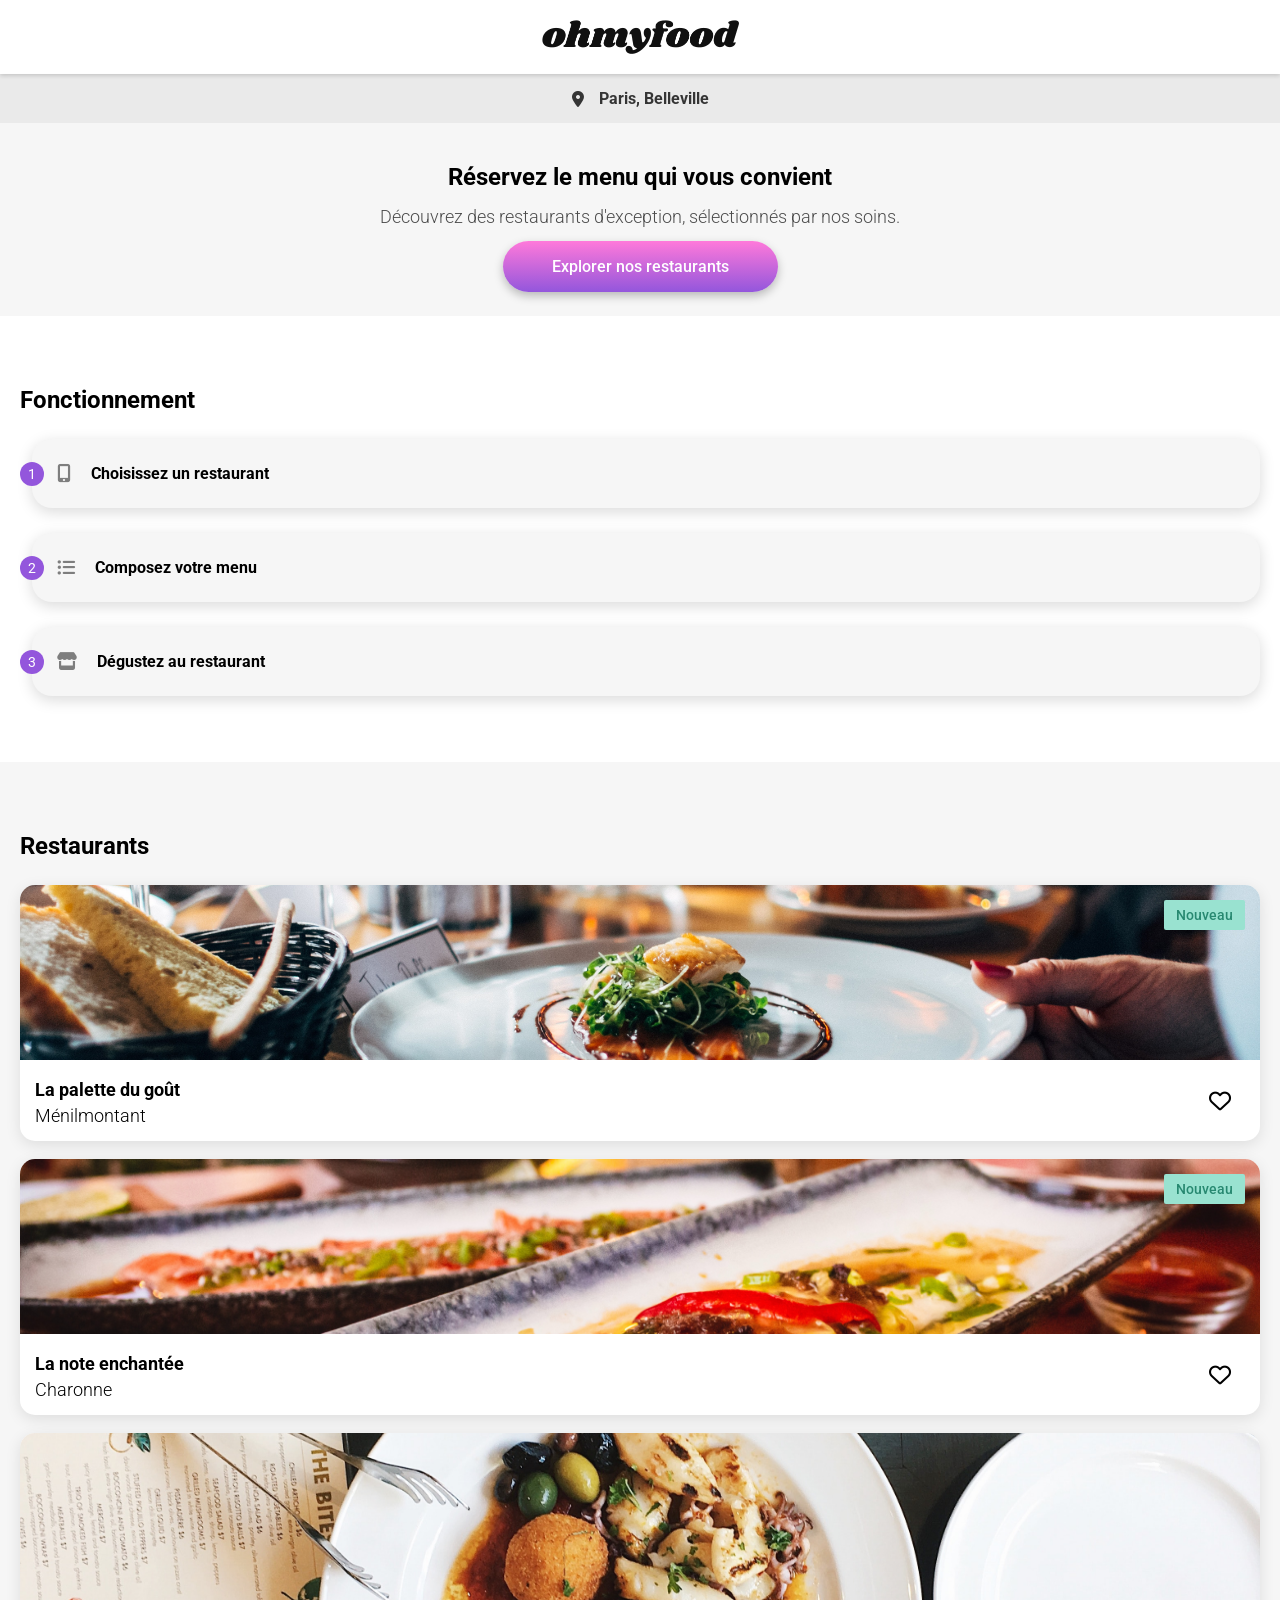
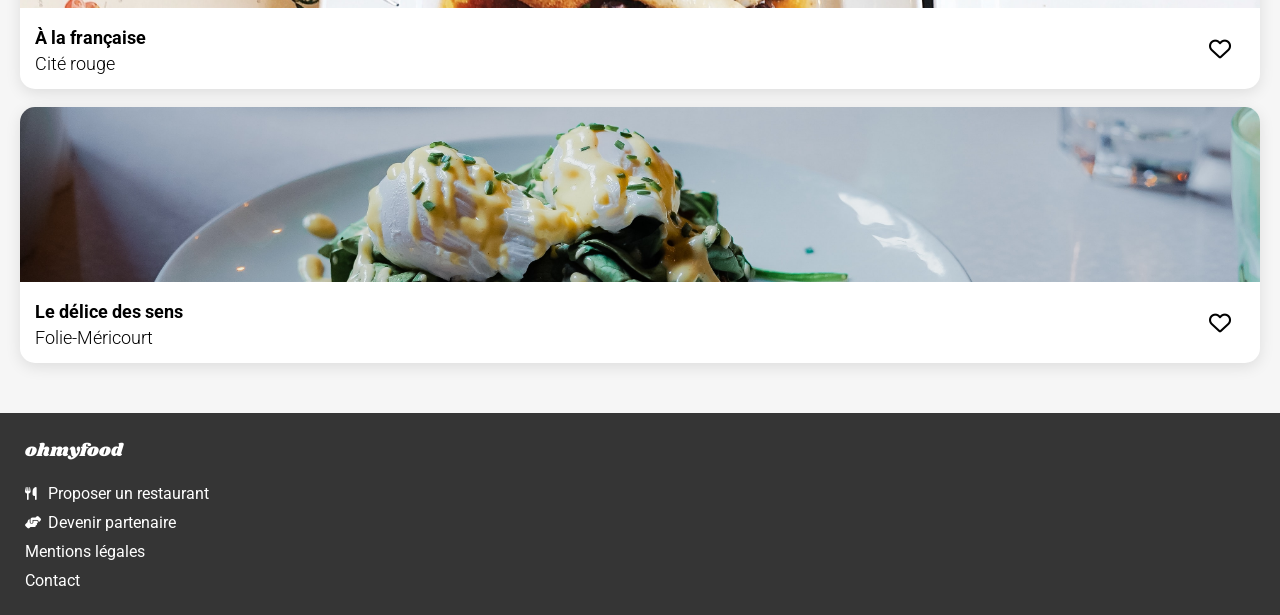
==== index.html @ 42c869bd "fix : button link id and restaurant checkbox behaviour" ====
<!DOCTYPE html>
<html lang="fr">
<head>
    <meta charset="UTF-8">
    <meta name="viewport" content="width=device-width, initial-scale=1.0">
    <link rel="stylesheet" href="https://cdnjs.cloudflare.com/ajax/libs/font-awesome/6.2.1/css/all.min.css" 
      integrity="sha512-MV7K8+y+gLIBoVD59lQIYicR65iaqukzvf/nwasF0nqhPay5w/9lJmVM2hMDcnK1OnMGCdVK+iQrJ7lzPJQd1w==" 
      crossorigin="anonymous" referrerpolicy="no-referrer" />
    <link rel="stylesheet" href="css/style.css">
    <title>Oh My Food</title>
</head>
<body>

    <header>
        <img src="./assets/images/logo/ohmyfood.png" alt="Logo Ohmyfood" class="header__logo">
    </header>

    <div class="location">
        <i class="fa-solid fa-location-dot location__icon"></i>
        <span class="location__text">Paris, Belleville</span>
    </div>

    <main>
        <section class="hero">
             <h1 class="hero__title">Réservez le menu qui vous convient</h1>
             <p class="hero__text">Découvrez des restaurants d'exception, sélectionnés par nos soins.</p>
             <a href="#restaurants" class="btn">Explorer nos restaurants</a>
        </section>

        <section class="step">
            <div class="container">
                <h2 class="step__title">Fonctionnement</h2>
                <ol class="step__list">
                    <li class="step__item">
                        <span class="step__number">1</span>
                        <i class="fa-solid fa-mobile-screen-button step__icon"></i>
                        <span class="step__text">Choisissez un restaurant</span>
                    </li>
                    <li class="step__item">
                        <span class="step__number">2</span>
                        <i class="fa-solid fa-list-ul step__icon"></i>
                        <span class="step__text">Composez votre menu</span>
                    </li>
                    <li class="step__item">
                        <span class="step__number">3</span>
                        <i class="fa-solid fa-store step__icon"></i>
                        <span class="step__text">Dégustez au restaurant</span>
                    </li>
                </ol>
            </div>
        </section>

        <section class="restaurants">
            <div class="container">
                <h2 id="restaurants" class="restaurants__title">Restaurants</h2>
                <div class="cards">

                    <article class="card">
                        <a href="la-palette-du-gout.html" class="card__link">
                            <img src="assets/images/restaurants/jay-wennington-N_Y88TWmGwA-unsplash.jpg" alt="La palette du goût" class="card__img">
                            <span class="card__badge">Nouveau</span>
                            <div class="card__content">
                                <div class="card__txt">
                                    <h3 class="card__title">La palette du goût</h3>
                                    <p class="card__subtitle">Ménilmontant</p>
                                </div>
                            </div>
                        </a>
                        <div class="card__btn">
                            <input type="checkbox" id="heart-1" class="heart-checkbox">
                            <label for="heart-1" class="heart-label">
                                <i class="fa-regular fa-heart card__icon card__icon--empty"></i>
                                <i class="fa-solid fa-heart card__icon card__icon--full"></i>
                            </label>
                        </div>
                    </article>

                    <article class="card">
                        <a href="la-palette-du-gout.html" class="card__link">
                            <img src="assets/images/restaurants/louis-hansel-shotsoflouis-qNBGVyOCY8Q-unsplash.jpg" alt="La note enchantée" class="card__img">
                            <span class="card__badge">Nouveau</span>
                            <div class="card__content">
                                <div class="card__txt">
                                    <h3 class="card__title">La note enchantée</h3>
                                    <p class="card__subtitle">Charonne</p>
                                </div>
                            </div>
                        </a>
                        <div class="card__btn">
                            <input type="checkbox" id="heart-1" class="heart-checkbox">
                            <label for="heart-1" class="heart-label">
                                <i class="fa-regular fa-heart card__icon card__icon--empty"></i>
                                <i class="fa-solid fa-heart card__icon card__icon--full"></i>
                            </label>
                        </div>
                    </article>

                    <article class="card">
                        <a href="la-palette-du-gout.html" class="card__link">
                            <img src="assets/images/restaurants/stil-u2Lp8tXIcjw-unsplash.jpg" alt="À la française" class="card__img">
                            <div class="card__content">
                                <div class="card__txt">
                                    <h3 class="card__title">À la française</h3>
                                    <p class="card__subtitle">Cité rouge</p>
                                </div>
                            </div>
                        </a>
                        <div class="card__btn">
                            <input type="checkbox" id="heart-1" class="heart-checkbox">
                            <label for="heart-1" class="heart-label">
                                <i class="fa-regular fa-heart card__icon card__icon--empty"></i>
                                <i class="fa-solid fa-heart card__icon card__icon--full"></i>
                            </label>
                        </div>
                    </article>

                    <article class="card">
                        <a href="la-palette-du-gout.html" class="card__link">
                            <img src="assets/images/restaurants/toa-heftiba-DQKerTsQwi0-unsplash.jpg" alt="Le délice des sens" class="card__img">
                            <div class="card__content">
                                <div class="card__txt">
                                    <h3 class="card__title">Le délice des sens</h3>
                                    <p class="card__subtitle">Folie-Méricourt</p>
                                </div>
                            </div>
                        </a>
                        <div class="card__btn">
                            <input type="checkbox" id="heart-1" class="heart-checkbox">
                            <label for="heart-1" class="heart-label">
                                <i class="fa-regular fa-heart card__icon card__icon--empty"></i>
                                <i class="fa-solid fa-heart card__icon card__icon--full"></i>
                            </label>
                        </div>
                    </article>

                </div>
            </div>
        </section>
    </main>

    <footer class="footer">
        <div class="container">
            <span class="footer__logo">ohmyfood</span>
            <ul class="footer__list">
                <li class="footer__item"><a href="#" class="footer__link"><i class="fa-solid fa-utensils footer__icon"></i> Proposer un restaurant</a></li>
                <li class="footer__item"><a href="#" class="footer__link"><i class="fa-solid fa-handshake-angle footer__icon"></i> Devenir partenaire</a></li>
                <li class="footer__item"><a href="#" class="footer__link">Mentions légales</a></li>
                <li class="footer__item"><a href="mailto:contact@ohmyfood.com" class="footer__link">Contact</a></li>
            </ul>
        </div>
    </footer>

</body>
</html>
---- css/style.css ----
@import url("https://fonts.googleapis.com/css2?family=DM+Sans:ital,opsz,wght@0,9..40,100..1000;1,9..40,100..1000&family=Raleway:ital,wght@0,100..900;1,100..900&family=Roboto:ital,wght@0,100..900;1,100..900&family=Shrikhand&display=swap");
* {
  box-sizing: border-box;
}

body {
  margin: 0;
  padding: 0;
  font-family: "Roboto", sans-serif;
}

img {
  max-width: 100%;
  height: auto;
}

a {
  text-decoration: none;
  color: inherit;
}

h1, h2 {
  font-size: 24px;
  font-weight: 700;
}

h3 {
  font-size: 18px;
  font-weight: 700;
}

p {
  font-size: 18px;
  font-weight: 300;
}

.btn {
  border: none;
  padding: 16px 49px;
  border-radius: 100px;
  color: #FFFFFF;
  font-weight: 500;
  font-size: 16px;
  background: linear-gradient(180deg, #FF79DA 0%, #9356DC 100%);
  box-shadow: 0 4px 10px rgba(0, 0, 0, 0.25);
  cursor: pointer;
  transition: all 0.6s;
}
.btn:hover {
  opacity: 0.9;
  box-shadow: 0 4px 15px rgba(0, 0, 0, 0.35);
}

.card__btn {
  position: absolute;
  right: 25px;
  bottom: 25px;
  z-index: 10;
  width: 30px;
  height: 30px;
}
.card__btn .heart-checkbox {
  display: none;
}
.card__btn:hover .card__icon--full {
  transform: scale(1.1);
  opacity: 0.5;
}
.card__btn .heart-checkbox:checked + .heart-label .card__icon--full {
  opacity: 1;
  transform: scale(1);
}
.card__btn .heart-checkbox:checked + .heart-label .card__icon--empty {
  opacity: 0;
}

.heart-label {
  cursor: pointer;
  display: flex;
  justify-content: center;
  align-items: center;
  width: 100%;
  height: 100%;
  position: relative;
}

.card__icon {
  position: absolute;
  font-size: 22px;
  transition: all 0.3s ease-in-out;
}
.card__icon--empty {
  z-index: 2;
  color: #000;
}
.card__icon--full {
  z-index: 1;
  opacity: 0;
  transform: scale(0);
  background: linear-gradient(0deg, #9356DC 0%, #FF79DA 100%);
  -webkit-background-clip: text;
  background-clip: text;
  -webkit-text-fill-color: transparent;
}

header {
  display: flex;
  justify-content: center;
  align-items: center;
  padding: 20px;
  box-shadow: 0px 2px 4px 0px rgba(0, 0, 0, 0.1490196078);
  position: relative;
  z-index: 999;
}
header .header__logo {
  width: 197px;
  height: auto;
}
header .header__arrow {
  position: absolute;
  left: 20px;
  top: 50%;
  transform: translateY(-50%);
  font-size: 20px;
  color: #353535;
}

.location {
  display: flex;
  justify-content: center;
  align-items: center;
  background-color: #eaeaea;
  padding: 15px;
  gap: 15px;
  box-shadow: 0px 4px 4px 0px rgba(0, 0, 0, 0.2509803922);
}
.location__icon {
  color: #353535;
}
.location__text {
  font-weight: 700;
  color: #353535;
}

.hero {
  padding: 40px 20px;
  text-align: center;
  background-color: #F6F6F6;
}
.hero__title {
  margin: 0;
}
.hero__text {
  margin: 15px 0 30px 0;
  color: #4d4d4d;
}

.step {
  padding: 50px 20px;
}
.step__title {
  margin-bottom: 25px;
}
.step__list {
  display: flex;
  flex-direction: column;
  gap: 25px;
  padding-left: 12px;
  list-style: none;
  counter-reset: steps;
}
.step__item {
  display: flex;
  align-items: center;
  background-color: #F6F6F6;
  padding: 25px;
  border-radius: 20px;
  box-shadow: 0px 4px 15px 0px rgba(0, 0, 0, 0.1490196078);
  position: relative;
  cursor: pointer;
  transition: background-color 0.3s;
}
.step__item:hover {
  background-color: rgb(241.5, 233.875, 250.625);
}
.step__item:hover .step__icon {
  color: #9356DC;
}
.step__number {
  position: absolute;
  left: -12px;
  background-color: #9356DC;
  color: #FFFFFF;
  width: 24px;
  height: 24px;
  border-radius: 50%;
  display: flex;
  justify-content: center;
  align-items: center;
  font-size: 14px;
}
.step__icon {
  margin-right: 20px;
  color: #7e7e7e;
  font-size: 18px;
}
.step__text {
  font-weight: 700;
}

.restaurants {
  background-color: #f6f6f6;
  padding: 50px 20px;
}
.restaurants .container {
  max-width: 1280px;
  margin: 0 auto;
}
.restaurants__title {
  margin-bottom: 25px;
}

.cards {
  display: flex;
  flex-direction: column;
  gap: 18px;
}

.card {
  background-color: white;
  border-radius: 15px;
  position: relative;
  display: flex;
  flex-direction: column;
  box-shadow: 0 4px 15px rgba(0, 0, 0, 0.1);
  text-decoration: none;
  color: inherit;
  overflow: hidden;
}
.card__link {
  text-decoration: none;
  color: inherit;
  display: block;
}
.card__img {
  width: 100%;
  height: 175px;
  -o-object-fit: cover;
     object-fit: cover;
}
.card__badge {
  position: absolute;
  top: 15px;
  right: 15px;
  background-color: #99E2D0;
  color: rgb(38.7404580153, 136.2595419847, 112.213740458);
  padding: 7px 12px;
  border-radius: 2px;
  font-size: 14px;
  font-weight: 500;
  z-index: 1;
}
.card__content {
  padding: 15px;
  display: flex;
  justify-content: space-between;
  align-items: center;
  position: relative;
}
.card__txt h3 {
  margin: 0 0 5px 0;
}
.card__txt p {
  margin: 0;
  font-weight: 300;
}
.card__btn {
  position: absolute;
  right: 25px;
  bottom: 25px;
  z-index: 10;
  width: 30px;
  height: 30px;
}
.card__btn .heart-checkbox {
  display: none;
}
.card__btn .heart-checkbox:checked + .heart-label .card__icon--full {
  opacity: 1;
  transform: scale(1);
}
.card__btn .heart-checkbox:checked + .heart-label .card__icon--empty {
  opacity: 0;
}

.footer {
  background-color: #353535;
  padding: 25px;
  color: white;
}
.footer .container {
  max-width: 1280px;
  margin: 0 auto;
}
.footer__logo {
  color: white;
  font-family: "Shrikhand", cursive;
  font-size: 18px;
  display: block;
  margin-bottom: 20px;
}
.footer__list {
  list-style: none;
  padding: 0;
  margin: 0;
}
.footer__item {
  margin-bottom: 10px;
}
.footer__item:last-child {
  margin-bottom: 0;
}
.footer__link {
  color: white;
  text-decoration: none;
  display: flex;
  align-items: center;
  gap: 10px;
}
.footer__link:hover {
  text-decoration: underline;
}
.footer__icon {
  width: 13px;
  font-size: 13px;
}

.hero-img {
  width: 100%;
  height: 275px;
  -o-object-fit: cover;
     object-fit: cover;
}

.menu {
  background-color: #F6F6F6;
  border-radius: 40px 40px 0 0;
  position: relative;
  margin-top: -40px;
  padding: 30px 15px;
}
.menu__header {
  display: flex;
  align-items: center;
  justify-content: space-between;
  padding: 0 5px;
  background-color: transparent;
  box-shadow: none;
}
.menu__title {
  font-family: "Shrikhand", cursive;
  font-size: 28px;
  margin: 0;
}

.heart-btn {
  position: relative;
  cursor: pointer;
}
.heart-btn .heart-checkbox {
  display: none;
}
.heart-btn .heart-label {
  font-size: 24px;
  cursor: pointer;
  display: flex;
  align-items: center;
  justify-content: center;
  position: relative;
}
.heart-btn .heart-icon {
  transition: opacity 0.3s ease-in-out;
}
.heart-btn .heart-icon--full {
  position: absolute;
  background: linear-gradient(#9356DC, #FF79DA);
  -webkit-background-clip: text;
  -webkit-text-fill-color: transparent;
  opacity: 0;
}
.heart-btn .heart-checkbox:checked + .heart-label .heart-icon--full {
  opacity: 1;
}
.heart-btn .heart-checkbox:checked + .heart-label .heart-icon--empty {
  opacity: 0;
}

.menu__category {
  margin-top: 40px;
}
.menu__category-title {
  font-size: 16px;
  font-weight: 300;
  text-transform: uppercase;
  position: relative;
  padding-bottom: 5px;
  margin-bottom: 12px;
}
.menu__category-title::after {
  content: "";
  position: absolute;
  left: 0;
  bottom: 0;
  width: 40px;
  height: 3px;
  background-color: #99E2D0;
}

.menu-item {
  background-color: #FFFFFF;
  border-radius: 15px;
  margin-bottom: 12px;
  box-shadow: 0 4px 15px rgba(0, 0, 0, 0.1);
  overflow: hidden;
  width: 100%;
}
.menu-item__checkbox {
  display: none;
}
.menu-item__container {
  display: flex;
  cursor: pointer;
  width: 100%;
}
.menu-item__content {
  padding: 12px;
  flex: 1;
  min-width: 0;
}
.menu-item__content h3, .menu-item__content p {
  margin: 0;
  white-space: nowrap;
  overflow: hidden;
  text-overflow: ellipsis;
}
.menu-item__content h3 {
  font-size: 18px;
  font-weight: 700;
}
.menu-item__content p {
  font-size: 15px;
  font-weight: 300;
  margin-top: 5px;
}
.menu-item__price {
  display: flex;
  align-items: flex-end;
  padding: 12px;
  font-weight: 700;
  transition: margin-right 0.5s ease;
}
.menu-item__check {
  background-color: #99E2D0;
  margin-right: -60px;
  width: 60px;
  display: flex;
  align-items: center;
  justify-content: center;
  transition: margin-right 0.5s ease;
}
.menu-item__icon {
  height: 20px;
  width: 20px;
  background-color: #FFFFFF;
  display: flex;
  align-items: center;
  justify-content: center;
  border-radius: 50%;
}
.menu-item__icon i {
  color: #99E2D0;
  font-size: 12px;
}
.menu-item__checkbox:checked + .menu-item__container .menu-item__check {
  margin-right: 0;
}

.menu__order {
  display: flex;
  justify-content: center;
  padding: 40px 0;
}/*# sourceMappingURL=style.css.map */
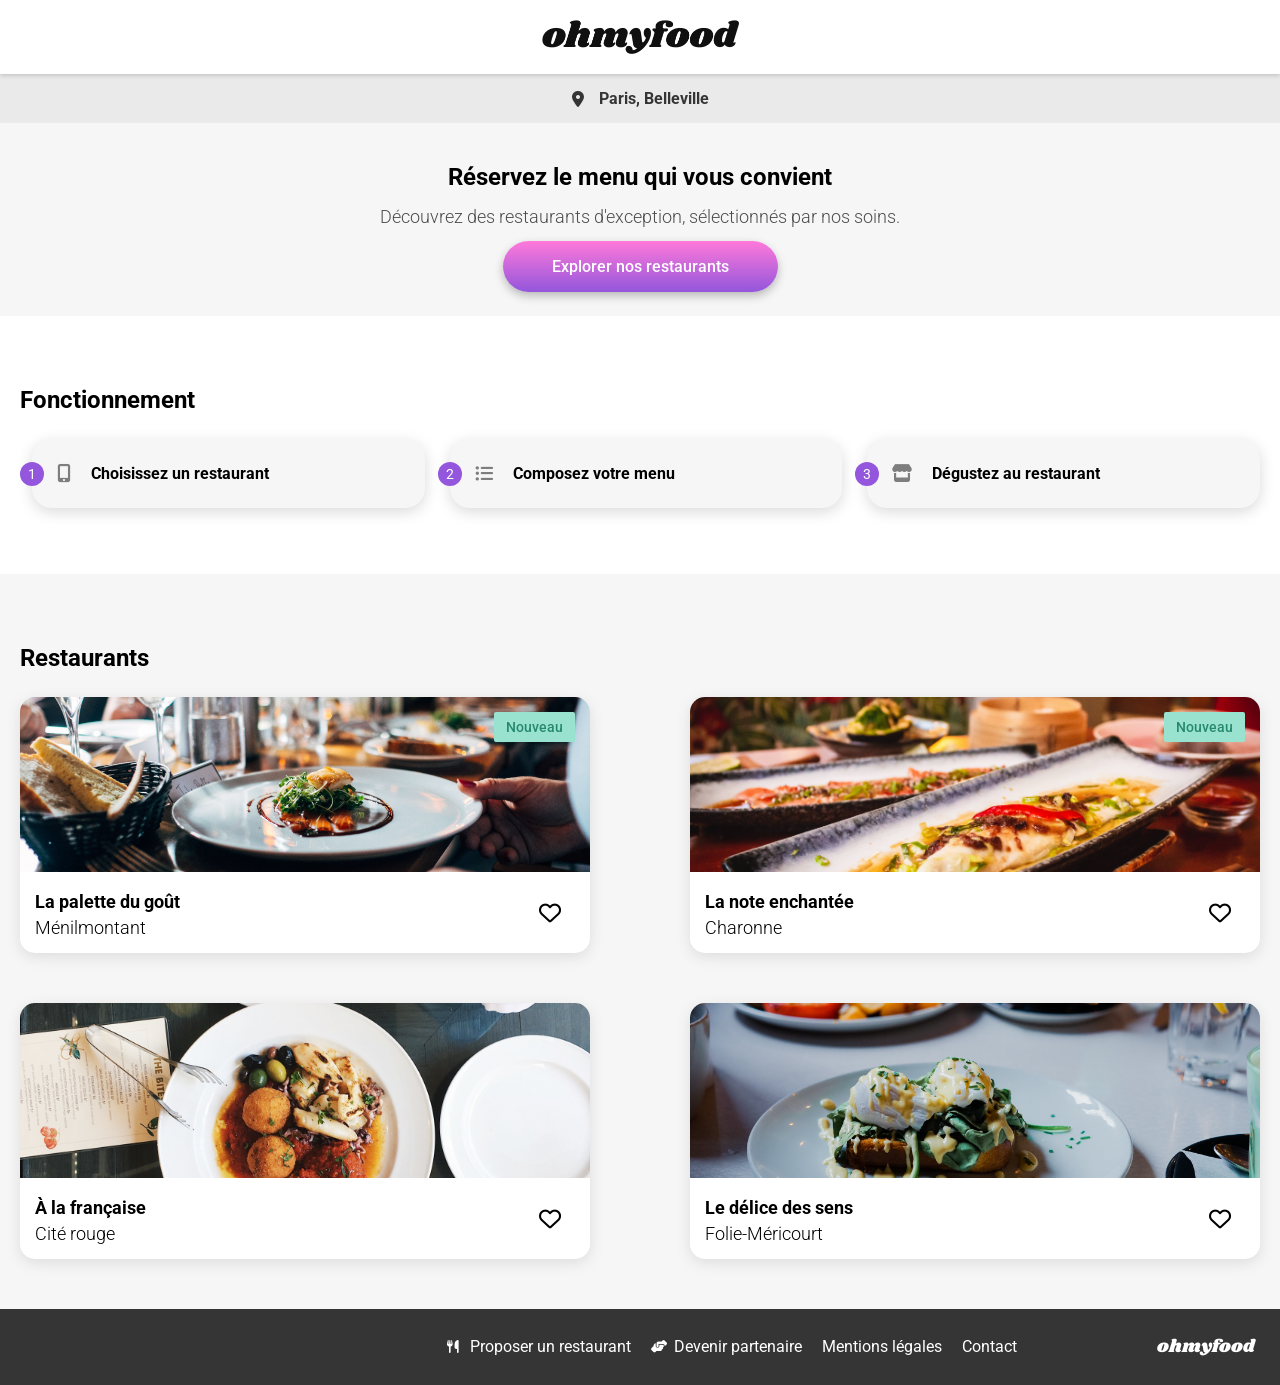
==== commit 81444590: "fix: move restaurant pages to /restaurants/ folder & update relative paths" ====
--- a/index.html
+++ b/index.html
@@ -56,7 +56,7 @@
                 <div class="cards">
 
                     <article class="card">
-                        <a href="la-palette-du-gout.html" class="card__link">
+                        <a href="/restaurants/la-palette-du-gout.html" class="card__link">
                             <img src="assets/images/restaurants/jay-wennington-N_Y88TWmGwA-unsplash.jpg" alt="La palette du goût" class="card__img">
                             <span class="card__badge">Nouveau</span>
                             <div class="card__content">
@@ -66,7 +66,7 @@
                                 </div>
                             </div>
                         </a>
-                        <div class="card__btn">
+                        <div class="heart-btn">
                             <input type="checkbox" id="heart-1" class="heart-checkbox">
                             <label for="heart-1" class="heart-label">
                                 <i class="fa-regular fa-heart card__icon card__icon--empty"></i>
@@ -76,7 +76,7 @@
                     </article>
 
                     <article class="card">
-                        <a href="la-palette-du-gout.html" class="card__link">
+                        <a href="/restaurants/la-palette-du-gout.html" class="card__link">
                             <img src="assets/images/restaurants/louis-hansel-shotsoflouis-qNBGVyOCY8Q-unsplash.jpg" alt="La note enchantée" class="card__img">
                             <span class="card__badge">Nouveau</span>
                             <div class="card__content">
@@ -86,9 +86,9 @@
                                 </div>
                             </div>
                         </a>
-                        <div class="card__btn">
-                            <input type="checkbox" id="heart-1" class="heart-checkbox">
-                            <label for="heart-1" class="heart-label">
+                        <div class="heart-btn">
+                            <input type="checkbox" id="heart-2" class="heart-checkbox">
+                            <label for="heart-2" class="heart-label">
                                 <i class="fa-regular fa-heart card__icon card__icon--empty"></i>
                                 <i class="fa-solid fa-heart card__icon card__icon--full"></i>
                             </label>
@@ -96,7 +96,7 @@
                     </article>
 
                     <article class="card">
-                        <a href="la-palette-du-gout.html" class="card__link">
+                        <a href="/restaurants/la-palette-du-gout.html" class="card__link">
                             <img src="assets/images/restaurants/stil-u2Lp8tXIcjw-unsplash.jpg" alt="À la française" class="card__img">
                             <div class="card__content">
                                 <div class="card__txt">
@@ -105,9 +105,9 @@
                                 </div>
                             </div>
                         </a>
-                        <div class="card__btn">
-                            <input type="checkbox" id="heart-1" class="heart-checkbox">
-                            <label for="heart-1" class="heart-label">
+                        <div class="heart-btn">
+                            <input type="checkbox" id="heart-3" class="heart-checkbox">
+                            <label for="heart-3" class="heart-label">
                                 <i class="fa-regular fa-heart card__icon card__icon--empty"></i>
                                 <i class="fa-solid fa-heart card__icon card__icon--full"></i>
                             </label>
@@ -115,7 +115,7 @@
                     </article>
 
                     <article class="card">
-                        <a href="la-palette-du-gout.html" class="card__link">
+                        <a href="/restaurants/la-palette-du-gout.html" class="card__link">
                             <img src="assets/images/restaurants/toa-heftiba-DQKerTsQwi0-unsplash.jpg" alt="Le délice des sens" class="card__img">
                             <div class="card__content">
                                 <div class="card__txt">
@@ -124,9 +124,9 @@
                                 </div>
                             </div>
                         </a>
-                        <div class="card__btn">
-                            <input type="checkbox" id="heart-1" class="heart-checkbox">
-                            <label for="heart-1" class="heart-label">
+                        <div class="heart-btn">
+                            <input type="checkbox" id="heart-4" class="heart-checkbox">
+                            <label for="heart-4" class="heart-label">
                                 <i class="fa-regular fa-heart card__icon card__icon--empty"></i>
                                 <i class="fa-solid fa-heart card__icon card__icon--full"></i>
                             </label>
--- a/css/style.css
+++ b/css/style.css
@@ -51,7 +51,7 @@
   box-shadow: 0 4px 15px rgba(0, 0, 0, 0.35);
 }
 
-.card__btn {
+.heart-btn {
   position: absolute;
   right: 25px;
   bottom: 25px;
@@ -59,18 +59,14 @@
   width: 30px;
   height: 30px;
 }
-.card__btn .heart-checkbox {
+.heart-btn .heart-checkbox {
   display: none;
 }
-.card__btn:hover .card__icon--full {
-  transform: scale(1.1);
-  opacity: 0.5;
-}
-.card__btn .heart-checkbox:checked + .heart-label .card__icon--full {
+.heart-btn .heart-checkbox:checked + .heart-label .card__icon--full {
   opacity: 1;
   transform: scale(1);
 }
-.card__btn .heart-checkbox:checked + .heart-label .card__icon--empty {
+.heart-btn .heart-checkbox:checked + .heart-label .card__icon--empty {
   opacity: 0;
 }
 
@@ -208,12 +204,19 @@
   font-weight: 700;
 }
 
+@media (min-width: 768px) {
+  .step__list {
+    flex-direction: row;
+  }
+  .step__item {
+    flex: 1;
+  }
+}
 .restaurants {
   background-color: #f6f6f6;
   padding: 50px 20px;
 }
 .restaurants .container {
-  max-width: 1280px;
   margin: 0 auto;
 }
 .restaurants__title {
@@ -293,13 +296,21 @@
   opacity: 0;
 }
 
+@media (min-width: 768px) {
+  .cards {
+    display: grid;
+    grid-template-columns: repeat(2, 1fr);
+    -moz-column-gap: 100px;
+         column-gap: 100px;
+    row-gap: 50px;
+  }
+}
 .footer {
   background-color: #353535;
   padding: 25px;
   color: white;
 }
 .footer .container {
-  max-width: 1280px;
   margin: 0 auto;
 }
 .footer__logo {
@@ -335,6 +346,26 @@
   font-size: 13px;
 }
 
+@media (min-width: 768px) {
+  .footer .container {
+    display: flex;
+    align-items: center;
+    justify-content: flex-end;
+    gap: 40px;
+  }
+  .footer__logo {
+    margin-bottom: 0;
+    order: 1;
+    padding-left: 100px;
+  }
+  .footer__list {
+    display: flex;
+    gap: 20px;
+  }
+  .footer__item {
+    margin-bottom: 0;
+  }
+}
 .hero-img {
   width: 100%;
   height: 275px;
@@ -357,42 +388,13 @@
   background-color: transparent;
   box-shadow: none;
 }
+.menu__header .heart-btn {
+  position: static;
+}
 .menu__title {
   font-family: "Shrikhand", cursive;
   font-size: 28px;
   margin: 0;
-}
-
-.heart-btn {
-  position: relative;
-  cursor: pointer;
-}
-.heart-btn .heart-checkbox {
-  display: none;
-}
-.heart-btn .heart-label {
-  font-size: 24px;
-  cursor: pointer;
-  display: flex;
-  align-items: center;
-  justify-content: center;
-  position: relative;
-}
-.heart-btn .heart-icon {
-  transition: opacity 0.3s ease-in-out;
-}
-.heart-btn .heart-icon--full {
-  position: absolute;
-  background: linear-gradient(#9356DC, #FF79DA);
-  -webkit-background-clip: text;
-  -webkit-text-fill-color: transparent;
-  opacity: 0;
-}
-.heart-btn .heart-checkbox:checked + .heart-label .heart-icon--full {
-  opacity: 1;
-}
-.heart-btn .heart-checkbox:checked + .heart-label .heart-icon--empty {
-  opacity: 0;
 }
 
 .menu__category {
@@ -423,6 +425,34 @@
   box-shadow: 0 4px 15px rgba(0, 0, 0, 0.1);
   overflow: hidden;
   width: 100%;
+  animation: itemAppear 0.6s cubic-bezier(0.25, 0.46, 0.45, 0.94) both;
+}
+.menu-item--1 {
+  animation-delay: 0.1s;
+}
+.menu-item--2 {
+  animation-delay: 0.2s;
+}
+.menu-item--3 {
+  animation-delay: 0.3s;
+}
+.menu-item--4 {
+  animation-delay: 0.4s;
+}
+.menu-item--5 {
+  animation-delay: 0.5s;
+}
+.menu-item--6 {
+  animation-delay: 0.6s;
+}
+.menu-item--7 {
+  animation-delay: 0.7s;
+}
+.menu-item--8 {
+  animation-delay: 0.8s;
+}
+.menu-item--9 {
+  animation-delay: 0.9s;
 }
 .menu-item__checkbox {
   display: none;
@@ -457,7 +487,6 @@
   align-items: flex-end;
   padding: 12px;
   font-weight: 700;
-  transition: margin-right 0.5s ease;
 }
 .menu-item__check {
   background-color: #99E2D0;
@@ -489,4 +518,28 @@
   display: flex;
   justify-content: center;
   padding: 40px 0;
+}
+
+@media (min-width: 768px) {
+  .menu {
+    max-width: 70vw;
+    margin-left: auto;
+    margin-right: auto;
+    padding-left: 210px;
+    padding-right: 210px;
+  }
+  .menu__header {
+    justify-content: center;
+    gap: 24px;
+  }
+}
+@keyframes itemAppear {
+  0% {
+    transform: translateY(20px);
+    opacity: 0;
+  }
+  100% {
+    transform: translateY(0);
+    opacity: 1;
+  }
 }/*# sourceMappingURL=style.css.map */
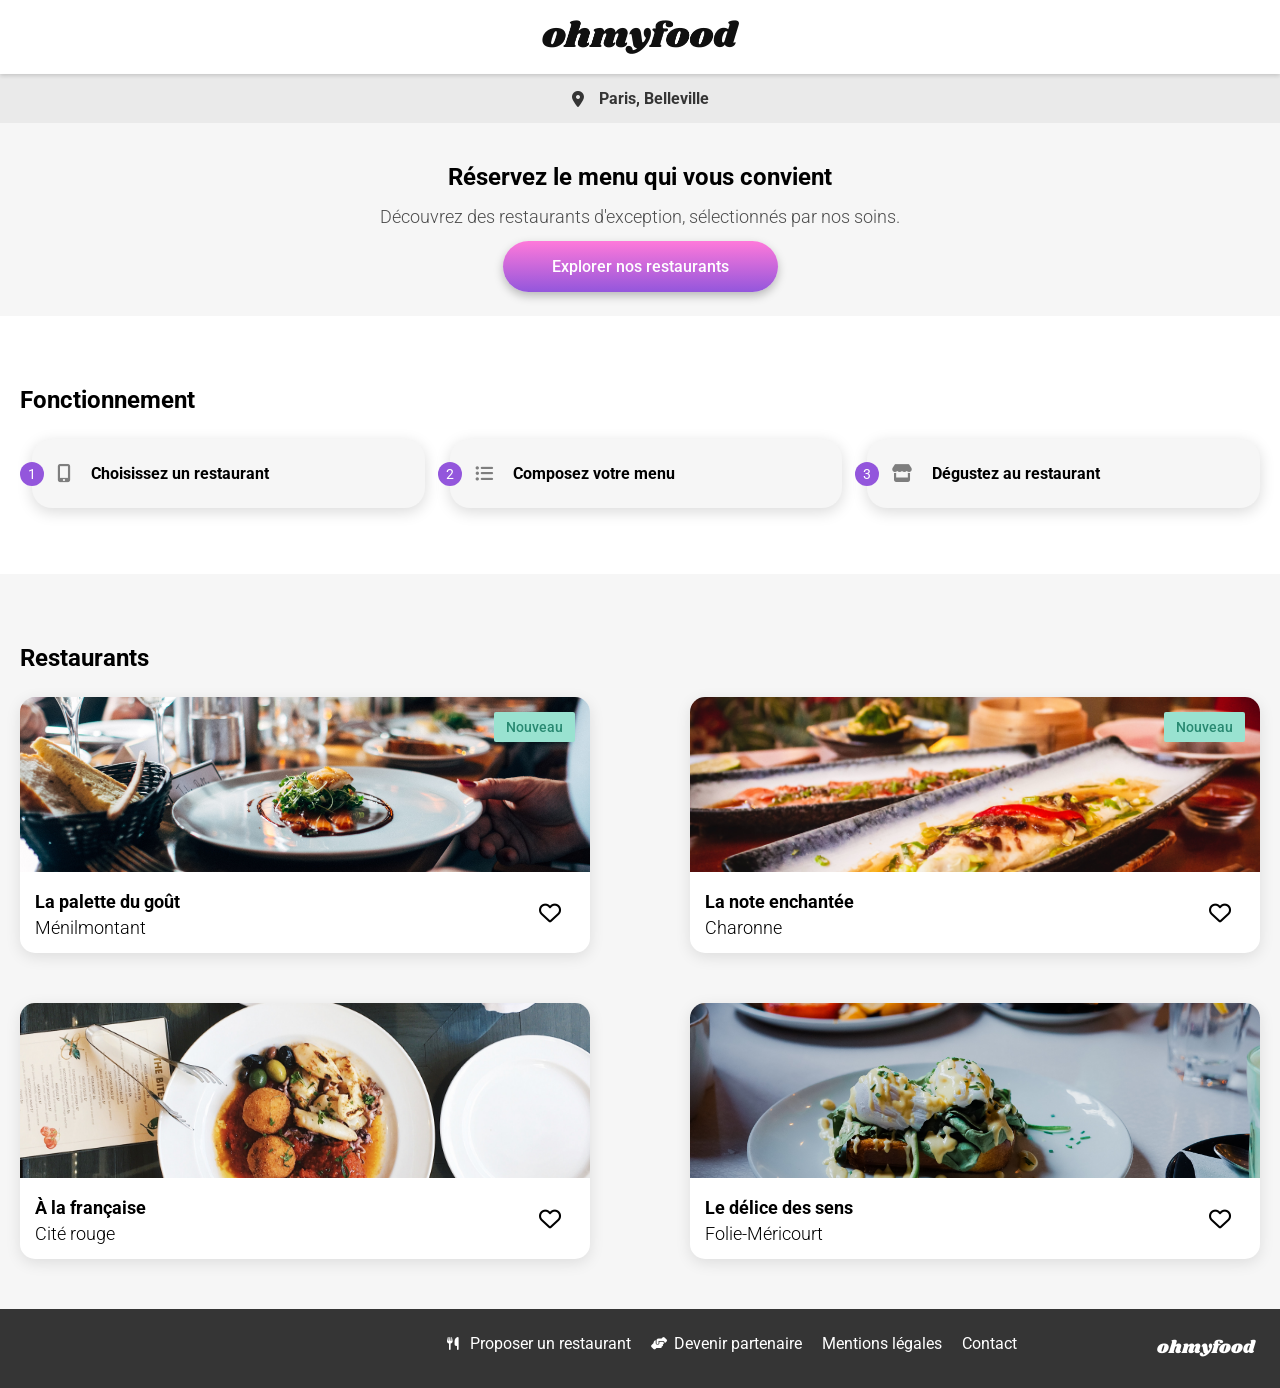
==== commit 1c141def: "feat: add 3 restaurant pages, fix relative paths for GitHub Pages & extend menu items loop to 10" ====
--- a/index.html
+++ b/index.html
@@ -10,6 +10,19 @@
     <title>Oh My Food</title>
 </head>
 <body>
+
+<div class="loader">
+    <div class="loader__text">
+        <span>o</span>
+        <span>h</span>
+        <span>m</span>
+        <span>y</span>
+        <span>f</span>
+        <span>o</span>
+        <span>o</span>
+        <span>d</span>
+    </div>
+</div>
 
     <header>
         <img src="./assets/images/logo/ohmyfood.png" alt="Logo Ohmyfood" class="header__logo">
@@ -56,7 +69,7 @@
                 <div class="cards">
 
                     <article class="card">
-                        <a href="/restaurants/la-palette-du-gout.html" class="card__link">
+                        <a href="restaurants/la-palette-du-gout.html" class="card__link">
                             <img src="assets/images/restaurants/jay-wennington-N_Y88TWmGwA-unsplash.jpg" alt="La palette du goût" class="card__img">
                             <span class="card__badge">Nouveau</span>
                             <div class="card__content">
@@ -76,7 +89,7 @@
                     </article>
 
                     <article class="card">
-                        <a href="/restaurants/la-palette-du-gout.html" class="card__link">
+                        <a href="/restaurants/la-note-enchantee.html" class="card__link">
                             <img src="assets/images/restaurants/louis-hansel-shotsoflouis-qNBGVyOCY8Q-unsplash.jpg" alt="La note enchantée" class="card__img">
                             <span class="card__badge">Nouveau</span>
                             <div class="card__content">
@@ -96,7 +109,7 @@
                     </article>
 
                     <article class="card">
-                        <a href="/restaurants/la-palette-du-gout.html" class="card__link">
+                        <a href="/restaurants/a-la-francaise.html" class="card__link">
                             <img src="assets/images/restaurants/stil-u2Lp8tXIcjw-unsplash.jpg" alt="À la française" class="card__img">
                             <div class="card__content">
                                 <div class="card__txt">
@@ -115,7 +128,7 @@
                     </article>
 
                     <article class="card">
-                        <a href="/restaurants/la-palette-du-gout.html" class="card__link">
+                        <a href="/restaurants/le-delice-du-sens.html" class="card__link">
                             <img src="assets/images/restaurants/toa-heftiba-DQKerTsQwi0-unsplash.jpg" alt="Le délice des sens" class="card__img">
                             <div class="card__content">
                                 <div class="card__txt">
--- a/css/style.css
+++ b/css/style.css
@@ -163,7 +163,6 @@
   gap: 25px;
   padding-left: 12px;
   list-style: none;
-  counter-reset: steps;
 }
 .step__item {
   display: flex;
@@ -236,8 +235,6 @@
   display: flex;
   flex-direction: column;
   box-shadow: 0 4px 15px rgba(0, 0, 0, 0.1);
-  text-decoration: none;
-  color: inherit;
   overflow: hidden;
 }
 .card__link {
@@ -268,7 +265,6 @@
   display: flex;
   justify-content: space-between;
   align-items: center;
-  position: relative;
 }
 .card__txt h3 {
   margin: 0 0 5px 0;
@@ -276,24 +272,6 @@
 .card__txt p {
   margin: 0;
   font-weight: 300;
-}
-.card__btn {
-  position: absolute;
-  right: 25px;
-  bottom: 25px;
-  z-index: 10;
-  width: 30px;
-  height: 30px;
-}
-.card__btn .heart-checkbox {
-  display: none;
-}
-.card__btn .heart-checkbox:checked + .heart-label .card__icon--full {
-  opacity: 1;
-  transform: scale(1);
-}
-.card__btn .heart-checkbox:checked + .heart-label .card__icon--empty {
-  opacity: 0;
 }
 
 @media (min-width: 768px) {
@@ -362,9 +340,6 @@
     display: flex;
     gap: 20px;
   }
-  .footer__item {
-    margin-bottom: 0;
-  }
 }
 .hero-img {
   width: 100%;
@@ -385,7 +360,6 @@
   align-items: center;
   justify-content: space-between;
   padding: 0 5px;
-  background-color: transparent;
   box-shadow: none;
 }
 .menu__header .heart-btn {
@@ -425,7 +399,7 @@
   box-shadow: 0 4px 15px rgba(0, 0, 0, 0.1);
   overflow: hidden;
   width: 100%;
-  animation: itemAppear 0.6s cubic-bezier(0.25, 0.46, 0.45, 0.94) both;
+  animation: itemAppear 0.6s cubic-bezier(0.25, 0.46, 0.45, 0.94) backwards;
 }
 .menu-item--1 {
   animation-delay: 0.1s;
@@ -453,6 +427,9 @@
 }
 .menu-item--9 {
   animation-delay: 0.9s;
+}
+.menu-item--10 {
+  animation-delay: 1s;
 }
 .menu-item__checkbox {
   display: none;
@@ -525,12 +502,14 @@
     max-width: 70vw;
     margin-left: auto;
     margin-right: auto;
-    padding-left: 210px;
-    padding-right: 210px;
   }
   .menu__header {
     justify-content: center;
     gap: 24px;
+  }
+  .menu__category {
+    max-width: 50vw;
+    margin: auto;
   }
 }
 @keyframes itemAppear {
@@ -542,4 +521,88 @@
     transform: translateY(0);
     opacity: 1;
   }
+}
+@keyframes loaderFade {
+  to {
+    opacity: 0;
+    visibility: hidden;
+  }
+}
+@keyframes l43 {
+  0% {
+    transform: translateY(0);
+  }
+  25% {
+    transform: translateY(-10px);
+  }
+  50% {
+    transform: translateY(10px);
+  }
+  75% {
+    transform: translateY(0);
+  }
+  100% {
+    transform: translateY(0);
+  }
+}
+@keyframes lFinal {
+  0% {
+    transform: translateY(0);
+  }
+  40% {
+    transform: translateY(-12px);
+  }
+  70% {
+    transform: translateY(4px);
+  }
+  100% {
+    transform: translateY(0);
+  }
+}
+.loader {
+  position: fixed;
+  top: 0;
+  left: 0;
+  width: 100%;
+  height: 100%;
+  background: linear-gradient(to bottom, #FF79DA, #9356DC);
+  display: flex;
+  align-items: center;
+  justify-content: center;
+  animation: loaderFade 0.5s ease 4.5s forwards;
+  z-index: 9999;
+}
+.loader__text {
+  font-family: "Shrikhand", cursive;
+  font-size: 42px;
+  color: #FFFFFF;
+  display: flex;
+}
+.loader__text span {
+  display: inline-block;
+  animation: l43 1.5s linear 2, lFinal 0.6s ease 3.56s forwards;
+}
+.loader__text span:nth-child(1) {
+  animation-delay: 0s, 3.56s;
+}
+.loader__text span:nth-child(2) {
+  animation-delay: 0.08s, 3.56s;
+}
+.loader__text span:nth-child(3) {
+  animation-delay: 0.16s, 3.56s;
+}
+.loader__text span:nth-child(4) {
+  animation-delay: 0.24s, 3.56s;
+}
+.loader__text span:nth-child(5) {
+  animation-delay: 0.32s, 3.56s;
+}
+.loader__text span:nth-child(6) {
+  animation-delay: 0.4s, 3.56s;
+}
+.loader__text span:nth-child(7) {
+  animation-delay: 0.48s, 3.56s;
+}
+.loader__text span:nth-child(8) {
+  animation-delay: 0.56s, 3.56s;
 }/*# sourceMappingURL=style.css.map */
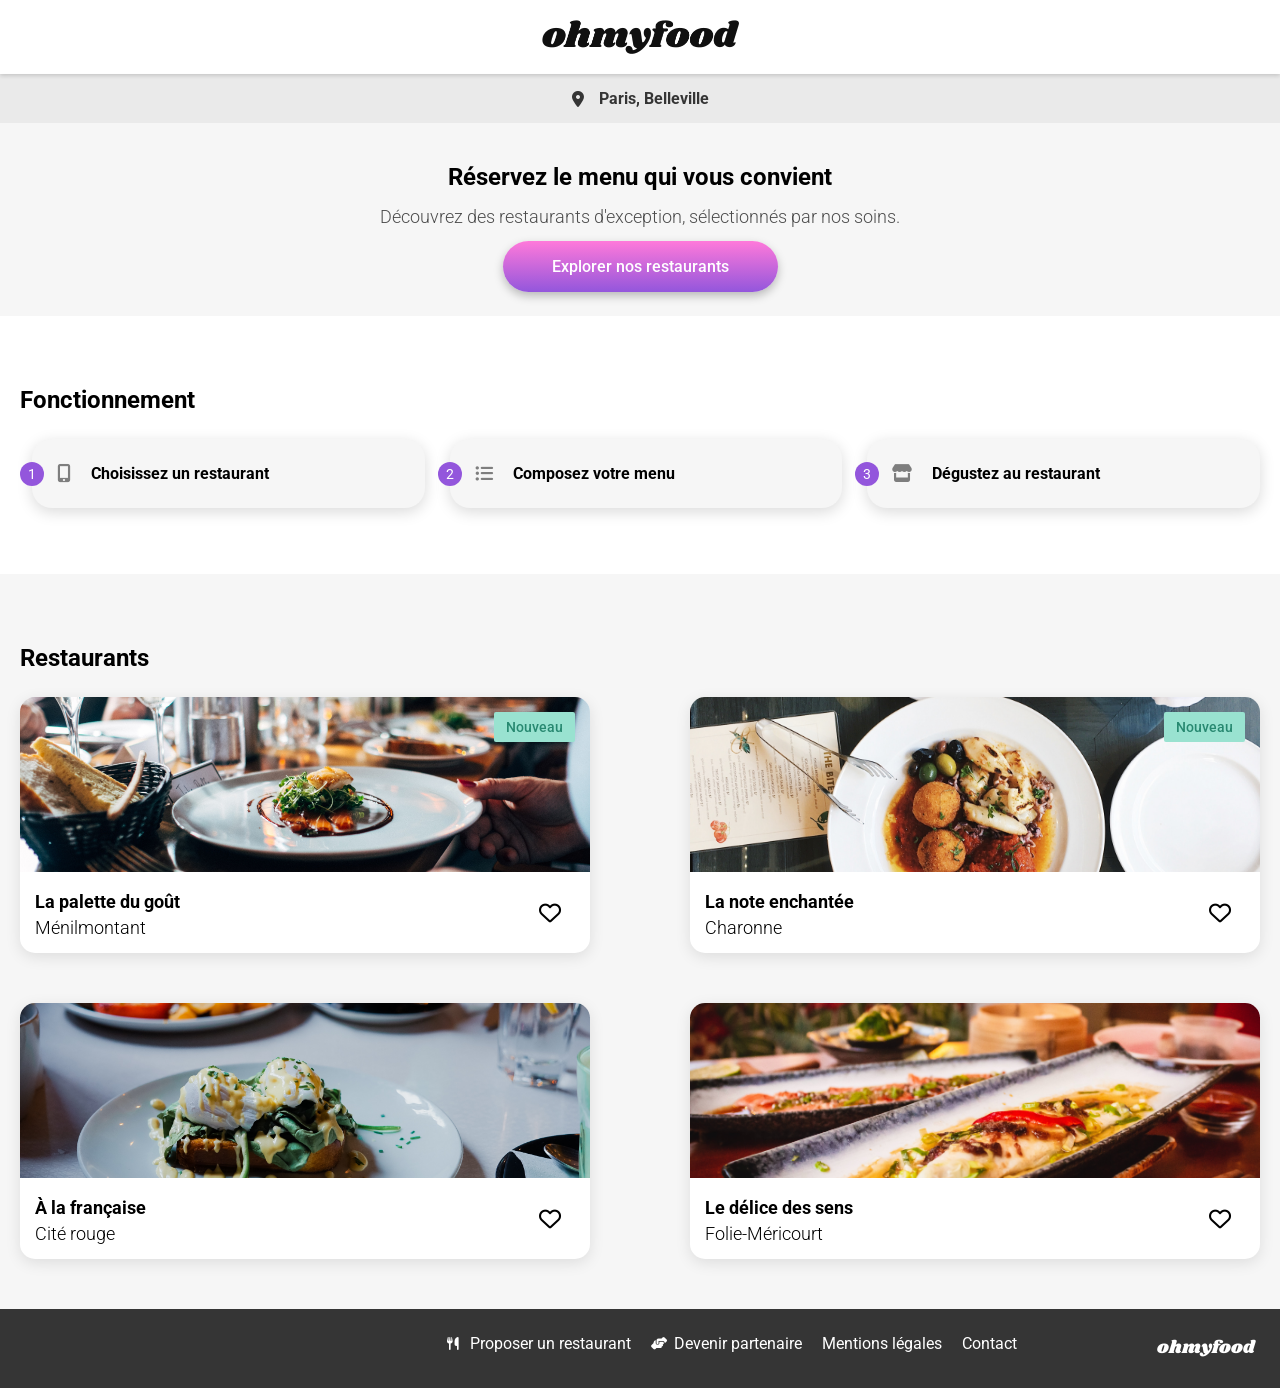
==== commit 881f3db0: "fix: images sources for cards and restaurant name" ====
--- a/index.html
+++ b/index.html
@@ -89,8 +89,8 @@
                     </article>
 
                     <article class="card">
-                        <a href="/restaurants/la-note-enchantee.html" class="card__link">
-                            <img src="assets/images/restaurants/louis-hansel-shotsoflouis-qNBGVyOCY8Q-unsplash.jpg" alt="La note enchantée" class="card__img">
+                        <a href="restaurants/la-note-enchantee.html" class="card__link">
+                            <img src="assets/images/restaurants/stil-u2Lp8tXIcjw-unsplash.jpg" alt="La note enchantée" class="card__img">
                             <span class="card__badge">Nouveau</span>
                             <div class="card__content">
                                 <div class="card__txt">
@@ -109,8 +109,8 @@
                     </article>
 
                     <article class="card">
-                        <a href="/restaurants/a-la-francaise.html" class="card__link">
-                            <img src="assets/images/restaurants/stil-u2Lp8tXIcjw-unsplash.jpg" alt="À la française" class="card__img">
+                        <a href="restaurants/a-la-francaise.html" class="card__link">
+                            <img src="assets/images/restaurants/toa-heftiba-DQKerTsQwi0-unsplash.jpg" alt="À la française" class="card__img">
                             <div class="card__content">
                                 <div class="card__txt">
                                     <h3 class="card__title">À la française</h3>
@@ -128,8 +128,8 @@
                     </article>
 
                     <article class="card">
-                        <a href="/restaurants/le-delice-du-sens.html" class="card__link">
-                            <img src="assets/images/restaurants/toa-heftiba-DQKerTsQwi0-unsplash.jpg" alt="Le délice des sens" class="card__img">
+                        <a href="restaurants/le-delice-du-sens.html" class="card__link">
+                            <img src="assets/images/restaurants/louis-hansel-shotsoflouis-qNBGVyOCY8Q-unsplash.jpg" alt="Le délice des sens" class="card__img">
                             <div class="card__content">
                                 <div class="card__txt">
                                     <h3 class="card__title">Le délice des sens</h3>
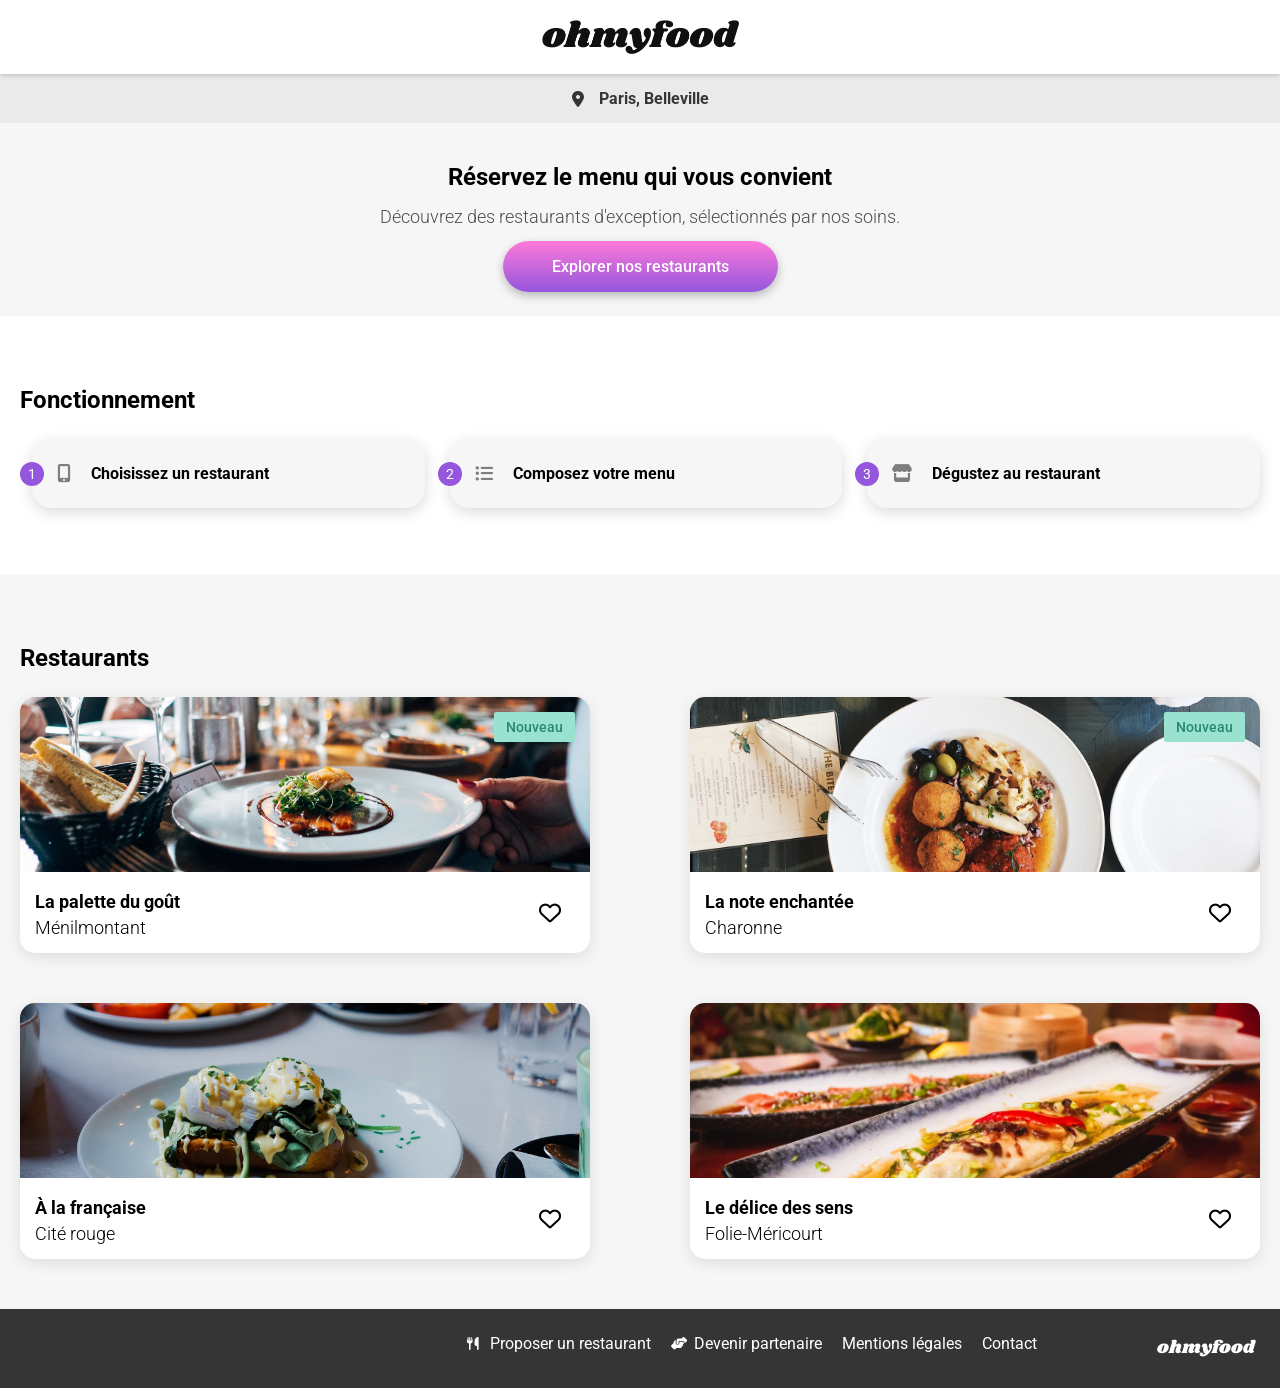
==== commit aa8d4e5a: "fix: replace divs with spans inside label elements for W3C validation & update menu CSS accordingly" ====
--- a/index.html
+++ b/index.html
@@ -5,7 +5,7 @@
     <meta name="viewport" content="width=device-width, initial-scale=1.0">
     <link rel="stylesheet" href="https://cdnjs.cloudflare.com/ajax/libs/font-awesome/6.2.1/css/all.min.css" 
       integrity="sha512-MV7K8+y+gLIBoVD59lQIYicR65iaqukzvf/nwasF0nqhPay5w/9lJmVM2hMDcnK1OnMGCdVK+iQrJ7lzPJQd1w==" 
-      crossorigin="anonymous" referrerpolicy="no-referrer" />
+      crossorigin="anonymous" referrerpolicy="no-referrer">
     <link rel="stylesheet" href="css/style.css">
     <title>Oh My Food</title>
 </head>
--- a/css/style.css
+++ b/css/style.css
@@ -1,4 +1,4 @@
-@import url("https://fonts.googleapis.com/css2?family=DM+Sans:ital,opsz,wght@0,9..40,100..1000;1,9..40,100..1000&family=Raleway:ital,wght@0,100..900;1,100..900&family=Roboto:ital,wght@0,100..900;1,100..900&family=Shrikhand&display=swap");
+@import url("https://fonts.googleapis.com/css2?family=Roboto:ital,wght@0,100..900;1,100..900&family=Shrikhand&display=swap");
 * {
   box-sizing: border-box;
 }
@@ -17,6 +17,12 @@
 a {
   text-decoration: none;
   color: inherit;
+}
+
+.container {
+  max-width: 1440px;
+  margin: 0 auto;
+  width: 100%;
 }
 
 h1, h2 {
@@ -212,7 +218,7 @@
   }
 }
 .restaurants {
-  background-color: #f6f6f6;
+  background-color: #F6F6F6;
   padding: 50px 20px;
 }
 .restaurants .container {
@@ -329,12 +335,11 @@
     display: flex;
     align-items: center;
     justify-content: flex-end;
-    gap: 40px;
+    gap: 120px;
   }
   .footer__logo {
     margin-bottom: 0;
     order: 1;
-    padding-left: 100px;
   }
   .footer__list {
     display: flex;
@@ -443,18 +448,22 @@
   padding: 12px;
   flex: 1;
   min-width: 0;
-}
-.menu-item__content h3, .menu-item__content p {
+  display: flex;
+  flex-direction: column;
+}
+.menu-item__content .menu-item__title,
+.menu-item__content .menu-item__subtitle {
+  display: block;
   margin: 0;
   white-space: nowrap;
   overflow: hidden;
   text-overflow: ellipsis;
 }
-.menu-item__content h3 {
+.menu-item__content .menu-item__title {
   font-size: 18px;
   font-weight: 700;
 }
-.menu-item__content p {
+.menu-item__content .menu-item__subtitle {
   font-size: 15px;
   font-weight: 300;
   margin-top: 5px;
@@ -509,7 +518,8 @@
   }
   .menu__category {
     max-width: 50vw;
-    margin: auto;
+    margin-left: auto;
+    margin-right: auto;
   }
 }
 @keyframes itemAppear {
@@ -569,7 +579,7 @@
   display: flex;
   align-items: center;
   justify-content: center;
-  animation: loaderFade 0.5s ease 4.5s forwards;
+  animation: loaderFade 0.5s ease 2.5s forwards;
   z-index: 9999;
 }
 .loader__text {
@@ -580,29 +590,29 @@
 }
 .loader__text span {
   display: inline-block;
-  animation: l43 1.5s linear 2, lFinal 0.6s ease 3.56s forwards;
+  animation: l43 1.5s linear 1, lFinal 0.44s ease 2.06s forwards;
 }
 .loader__text span:nth-child(1) {
-  animation-delay: 0s, 3.56s;
+  animation-delay: 0s, 2.06s;
 }
 .loader__text span:nth-child(2) {
-  animation-delay: 0.08s, 3.56s;
+  animation-delay: 0.08s, 2.06s;
 }
 .loader__text span:nth-child(3) {
-  animation-delay: 0.16s, 3.56s;
+  animation-delay: 0.16s, 2.06s;
 }
 .loader__text span:nth-child(4) {
-  animation-delay: 0.24s, 3.56s;
+  animation-delay: 0.24s, 2.06s;
 }
 .loader__text span:nth-child(5) {
-  animation-delay: 0.32s, 3.56s;
+  animation-delay: 0.32s, 2.06s;
 }
 .loader__text span:nth-child(6) {
-  animation-delay: 0.4s, 3.56s;
+  animation-delay: 0.4s, 2.06s;
 }
 .loader__text span:nth-child(7) {
-  animation-delay: 0.48s, 3.56s;
+  animation-delay: 0.48s, 2.06s;
 }
 .loader__text span:nth-child(8) {
-  animation-delay: 0.56s, 3.56s;
+  animation-delay: 0.56s, 2.06s;
 }/*# sourceMappingURL=style.css.map */
